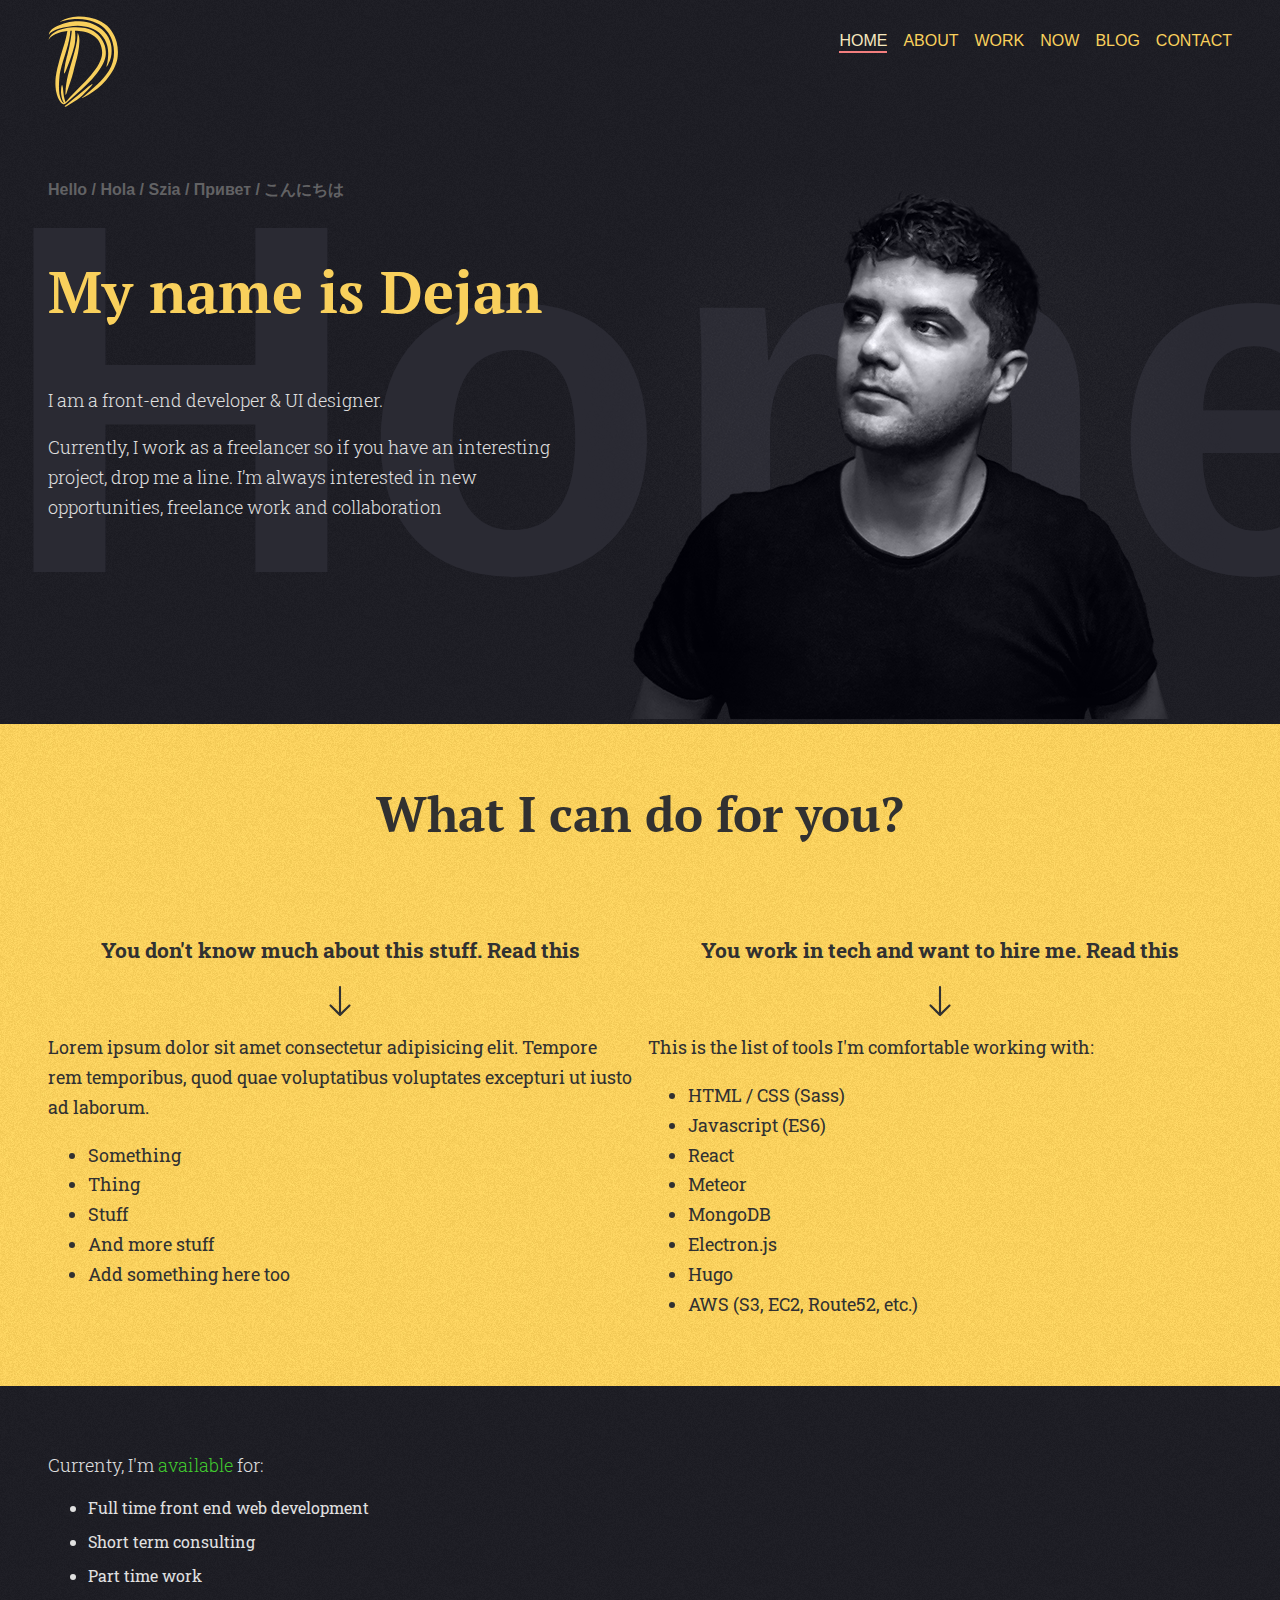
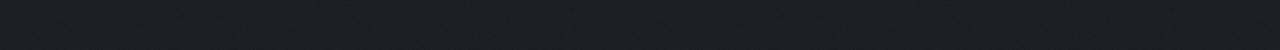
==== index.html @ fa85f124 "Add logo to other pages and fix some css" ====
<!DOCTYPE html>
<html>
  <head>
    <meta charset="utf-8" />
    <meta http-equiv="X-UA-Compatible" content="IE=edge" />
    <title>Personal portfolio</title>
    <meta name="viewport" content="width=device-width, initial-scale=1" />
    <link rel="stylesheet" type="text/css" media="screen" href="main.css" />
    <script src="main.js"></script>
  </head>
  <body>
    <!--[if lte IE 9]>
      <p class="browserupgrade">
        You are using an <strong>outdated</strong> browser. Please
        <a href="https://browsehappy.com/">upgrade your browser</a> to improve
        your experience and security.
      </p>
    <![endif]-->
    <div class="main-wrapper">
      <header>
        <a href="/" rel="home" class="logo">
          <img src="./images/D.svg" alt="logo">
        </a>
        <nav class="navigation">
          <ul>
            <li class="active-page"><a href="index.html">Home</a></li>
            <li><a href="about.html">About</a></li>
            <li><a href="work.html">Work</a></li>
            <li><a href="now.html">Now</a></li>
            <li><a href="blog.html">Blog</a></li>
            <li><a href="contact.html">Contact</a></li>
          </ul>
        </nav>
      </header>

      <main class="main">
        <div class="main-left">
          <h4 class="hi">Hello / Hola / Szia / Привет / こんにちは</h4>
          <h1
            class="hello link link--playground"
            data-letters="My name is Dejan."
          >
            My name is Dejan
          </h1>
          <p>I am a front-end developer & UI designer.</p>
          <p>
            Currently, I work as a freelancer so if you have an interesting
            project, drop me a line. I’m always interested in new opportunities,
            freelance work and collaboration
          </p>
        </div>
        <div class="main-right">
          <!--
            <p>
              Lorem ipsum dolor sit amet consectetur, adipisicing elit. Ad
              voluptas libero eius fugit nemo dolorum cupiditate vitae a assumenda
              quis, aliquam voluptates tempore dolorem molestias enim repellat
              dolore aut ex.
            </p>
          -->
          <img src="./images/Picture.png" alt="My picture" />
        </div>
        <span class="background-text">Home</span>
      </main>

      <div class="description">
        <h2>What I can do for you?</h2>
        <div class="layman">
          <h3>You don't know much about this stuff. Read this</h3>
          <svg
            class="down-arrow"
            xmlns="http://www.w3.org/2000/svg"
            viewBox="0 0 31.479 31.479"
          >
            <path
              d="M26.485 21.206a1.14 1.14 0 0 0 0-1.587c-.444-.429-1.159-.429-1.587 0l-8.047 8.047V1.111C16.851.492 16.359 0 15.74 0s-1.127.492-1.127 1.111v26.555l-8.031-8.047a1.14 1.14 0 0 0-1.587 0 1.14 1.14 0 0 0 0 1.587l9.952 9.952a1.14 1.14 0 0 0 1.587 0l9.951-9.952z"
              fill="#313131"
            />
          </svg>

          <p>
            Lorem ipsum dolor sit amet consectetur adipisicing elit. Tempore rem
            temporibus, quod quae voluptatibus voluptates excepturi ut iusto ad
            laborum.
          </p>
          <ul>
            <li>Something</li>
            <li>Thing</li>
            <li>Stuff</li>
            <li>And more stuff</li>
            <li>Add something here too</li>
          </ul>
        </div>
        <div class="pro">
          <h3>You work in tech and want to hire me. Read this</h3>
          <svg
            class="down-arrow"
            xmlns="http://www.w3.org/2000/svg"
            viewBox="0 0 31.479 31.479"
          >
            <path
              d="M26.485 21.206a1.14 1.14 0 0 0 0-1.587c-.444-.429-1.159-.429-1.587 0l-8.047 8.047V1.111C16.851.492 16.359 0 15.74 0s-1.127.492-1.127 1.111v26.555l-8.031-8.047a1.14 1.14 0 0 0-1.587 0 1.14 1.14 0 0 0 0 1.587l9.952 9.952a1.14 1.14 0 0 0 1.587 0l9.951-9.952z"
              fill="#313131"
            />
          </svg>

          <p>This is the list of tools I'm comfortable working with:</p>
          <ul>
            <li>HTML / CSS (Sass)</li>
            <li>Javascript (ES6)</li>
            <li>React</li>
            <li>Meteor</li>
            <li>MongoDB</li>
            <li>Electron.js</li>
            <li>Hugo</li>
            <li>AWS (S3, EC2, Route52, etc.)</li>
          </ul>
        </div>
      </div>
      <div class="availability">
        <p>
          Currenty, I'm <span>available</span> for:
          <span class="available">
            <div class="circle" style="animation-delay: -3.5s"></div>
            <div class="circle" style="animation-delay: -2s"></div>
            <div class="circle" style="animation-delay: -1s"></div>
            <div class="circle" style="animation-delay: 0s"></div>
          </span>
        </p>
        <ul>
          <li>Full time front end web development</li>
          <li>Short term consulting</li>
          <li>Part time work</li>
        </ul>
      </div>
    </div>
  </body>
</html>
---- main.css ----
/* #region */

/* ==========================================================================
    Fonts
    ========================================================================== */

/* @import url("https://fonts.googleapis.com/css?family=Source+Serif+Pro:400,700"); */
@import url("https://fonts.googleapis.com/css?family=Roboto+Slab|Source+Serif+Pro:400,700");

@import url("https://fonts.googleapis.com/css?family=PT+Serif:400,400i,700,700i");

/* ==========================================================================
   Base styles: opinionated defaults
   ========================================================================== */

html {
  line-height: 1.15; /* 1 */
  -webkit-text-size-adjust: 100%; /* 2 */
}

body {
  margin: 0;
}

main {
  display: block;
}

h1 {
  font-size: 2em;
  margin: 0.67em 0;
}

hr {
  box-sizing: content-box; /* 1 */
  height: 0; /* 1 */
  overflow: visible; /* 2 */
}

pre {
  font-family: monospace, monospace; /* 1 */
  font-size: 1em; /* 2 */
}

a {
  background-color: transparent;
}

abbr[title] {
  border-bottom: none; /* 1 */
  text-decoration: underline; /* 2 */
  text-decoration: underline dotted; /* 2 */
}

b,
strong {
  font-weight: bolder;
}

code,
kbd,
samp {
  font-family: monospace, monospace; /* 1 */
  font-size: 1em; /* 2 */
}

small {
  font-size: 80%;
}

sub,
sup {
  font-size: 75%;
  line-height: 0;
  position: relative;
  vertical-align: baseline;
}

sub {
  bottom: -0.25em;
}

sup {
  top: -0.5em;
}

img {
  border-style: none;
}

button,
input,
optgroup,
select,
textarea {
  font-family: inherit; /* 1 */
  font-size: 100%; /* 1 */
  line-height: 1.15; /* 1 */
  margin: 0; /* 2 */
}

button,
input {
  /* 1 */
  overflow: visible;
}

button,
select {
  /* 1 */
  text-transform: none;
}

button,
[type="button"],
[type="reset"],
[type="submit"] {
  -webkit-appearance: button;
}

button::-moz-focus-inner,
[type="button"]::-moz-focus-inner,
[type="reset"]::-moz-focus-inner,
[type="submit"]::-moz-focus-inner {
  border-style: none;
  padding: 0;
}

button:-moz-focusring,
[type="button"]:-moz-focusring,
[type="reset"]:-moz-focusring,
[type="submit"]:-moz-focusring {
  outline: 1px dotted ButtonText;
}

fieldset {
  padding: 0.35em 0.75em 0.625em;
}

legend {
  box-sizing: border-box; /* 1 */
  color: inherit; /* 2 */
  display: table; /* 1 */
  max-width: 100%; /* 1 */
  padding: 0; /* 3 */
  white-space: normal; /* 1 */
}

progress {
  vertical-align: baseline;
}

textarea {
  overflow: auto;
}

[type="checkbox"],
[type="radio"] {
  box-sizing: border-box; /* 1 */
  padding: 0; /* 2 */
}

[type="number"]::-webkit-inner-spin-button,
[type="number"]::-webkit-outer-spin-button {
  height: auto;
}

[type="search"] {
  -webkit-appearance: textfield; /* 1 */
  outline-offset: -2px; /* 2 */
}

[type="search"]::-webkit-search-decoration {
  -webkit-appearance: none;
}

::-webkit-file-upload-button {
  -webkit-appearance: button; /* 1 */
  font: inherit; /* 2 */
}

details {
  display: block;
}

summary {
  display: list-item;
}

template {
  display: none;
}

[hidden] {
  display: none;
}

/* ==========================================================================
   Browser Upgrade Prompt
   ========================================================================== */

.browserupgrade {
  margin: 0.2em 0;
  background: #ccc;
  color: #000;
  padding: 0.2em 0;
}
/* #endregion */

/* ==========================================================================
   Custom styles
   ========================================================================== */
/* Chrome/Firefox native smooth scroll */
html {
  scroll-behavior: smooth;
}

a:active,
a:focus {
  outline: 0;
  border: none;
  outline-style: none;
  -moz-outline-style: none;
}

p::-moz-selection {
  color: #fff;
  background-color: #ff4648;
}
p::selection {
  color: #fff;
  background-color: #ff4648;
}

body {
  text-rendering: optimizeLegibility;
  background-color: #1c1c23;
  background-image: url("/images/noisy-texture3.png");
  color: #e0e0e0;
}

h1 {
  color: #f9d05c;
  font-weight: 700;
  /* font-family: "Source Serif Pro", serif; */
  font-family: "PT Serif", serif;
}

p {
  font-family: "Roboto Slab", serif;
  font-size: 1.1rem;
  line-height: 1.7;
  font-weight: 300;
}

.main-wrapper {
  max-width: 1920px;
  display: grid;
  grid-template-columns: 1fr 1fr;
}
/* ==========================================================================
Home page
========================================================================== */

.hello {
  /* font-size: 3.2rem; */
  font-size: calc((5vh + 5.5vw) / 2) !important;
  /* background: linear-gradient(to right, #ff1b68 0%, #fe4c42 100%); */
  /* background-clip: text; */
  /* -webkit-background-clip: text; */
  /* -webkit-text-fill-color: transparent; */
}

header {
  display: grid;
  grid-column: 1 / -1;
  grid-template-columns: repeat(2, 1fr);
  grid-gap: 1rem;
  padding: 1rem 3rem 0 3rem;
}


nav {
  grid-auto-columns: 1fr;
}

nav .navigation {
  color: #f9d05c;
}
/* Large */
.navigation ul {
  list-style-type: none;
  display: flex;
  flex-flow: row wrap;
  /* This aligns items to the end line on main-axis */
  justify-content: flex-end;
}

.navigation ul li {
  padding-left: 1rem;
  font-family: -apple-system, BlinkMacSystemFont, "Segoe UI", Roboto, Helvetica,
    Arial, sans-serif, "Apple Color Emoji", "Segoe UI Emoji", "Segoe UI Symbol";
}

.navigation ul li a {
  color: #f9d05c;
  text-transform: uppercase;
  text-decoration: none;
}

nav.navigation ul li.active-page a {
  color: #f7e8bf;
  padding-bottom: 0.1em;
  border-bottom: 2px solid rgb(243, 126, 126);
}
.main,
.description {
  display: grid;
  grid-column: 1 / -1;
  grid-template-columns: repeat(2, 1fr);
  grid-gap: 1rem;
  padding: 3rem 3rem 0 3rem;
}

.description {
  background-color: #f9d05c;
  background-image: url("./images/yellow-noise.jpg");
  color: rgb(49, 49, 49);
  font-family: "Roboto Slab", serif;
  font-size: 1.1rem;
  line-height: 1.7;
  /* transform: skewY(-4deg); */
  transform-origin: 0;
  overflow: hidden;
  padding: 3rem;
  /* clip-path: polygon(0 10%, 100% 0, 100% 100%, 0% 100%); */
  /* clip-path: polygon(0 0, 100% 0, 100% 100%, 0 calc(100% - 5vw));
  -webkit-clip-path: polygon(0 14%, 100% 0, 100% 89%, 0% 100%);
  clip-path: polygon(0 14%, 100% 0, 100% 89%, 0% 100%); */
}

.description h2 {
  color: rgb(49, 49, 49);
  font-family: "PT Serif", serif;
  font-size: 2.8em;
  font-weight: 700;
  grid-column: 1 / -1;
  justify-self: center;
  margin-top: 0;
  /* transform: skewY(4deg); */
}

.description p {
  color: rgb(49, 49, 49);
  font-family: "Roboto Slab", serif;
  font-size: 1.1rem;
  line-height: 1.7;
  font-weight: normal;
  /* transform: skewY(4deg); */
}

.description h3 {
  display: flex;
  justify-content: center;
  margin-bottom: 0;
}

.hi {
  font-family: -apple-system, BlinkMacSystemFont, "Segoe UI", Roboto, Helvetica,
    Arial, sans-serif, "Apple Color Emoji", "Segoe UI Emoji", "Segoe UI Symbol";
  color: #626264;
}

.down-arrow {
  display: block;
  width: 30px;
  margin: 1em auto;
  color: #706901;
}

.background-text {
  font-family: -apple-system, BlinkMacSystemFont, "Segoe UI", Roboto, Helvetica,
    Arial, sans-serif, "Apple Color Emoji", "Segoe UI Emoji", "Segoe UI Symbol";
  font-size: 500px;
  font-weight: 700;
  color: #2a2a33;
  position: absolute;
  top: 0;
  left: 0;
  z-index: -1;
}

main.main {
  overflow: hidden;
  position: relative;
  min-height: 50vh;
  /* position: relative; */
  /* put this after you add content in pages to avoid horizontal scroll */
}

.availability {
  grid-column: -1 / 1;
  padding: 3rem;
}

.availability span {
  color: rgb(65, 202, 47);
  font-family: "Roboto Slab", serif;
}

.availability ul li {
  font-family: "Roboto Slab", serif;
  margin-bottom: 1em;
}

.circle {
  margin-left: 30rem;
  margin-top: 2rem;
  border-radius: 50%;
  background-color: rgb(85, 235, 93);
  width: 15px;
  height: 15px;
  position: absolute;
  opacity: 0;
  animation: scaleIn 3.5s infinite cubic-bezier(0.36, 0.11, 0.89, 0.32);
}

main.main h1 {
  font-size: 3.2rem;
}

.h1__page {
  grid-column: -1 / 1;
  margin-bottom: 2em;
}

/* ==========================================================================
   Contact page
   ========================================================================== */

label {
  display: block;
}

.input {
  position: relative;
  z-index: 1;
  display: inline-block;
  margin: 1em;
  max-width: 500px;
  width: calc(100% - 2em);
  vertical-align: top;
}

.input__field {
  position: relative;
  display: block;
  float: right;
  padding: 0.8em;
  width: 60%;
  border: none;
  border-radius: 0;
  background: #f0f0f0;
  color: #aaa;
  /* font-weight: bold; */
  font-family: "Helvetica Neue", Helvetica, Arial, sans-serif;
  -webkit-appearance: none; /* for box shadows to show on iOS */
}

.input__field:focus {
  outline: none;
}

.input__label {
  display: inline-block;
  /* float: right; */
  padding: 0 1em;
  width: 40%;
  color: #6a7989;
  font-weight: bold;
  font-size: 70.25%;
  font-size: 90%;
  -webkit-font-smoothing: antialiased;
  -moz-osx-font-smoothing: grayscale;
  -webkit-touch-callout: none;
  -webkit-user-select: none;
  -khtml-user-select: none;
  -moz-user-select: none;
  -ms-user-select: none;
  user-select: none;
}

.input__label-content {
  position: relative;
  display: block;
  padding: 1.6em 0;
  width: 100%;
}

.graphic {
  position: absolute;
  top: 0;
  left: 0;
  fill: none;
}

.icon {
  color: #ddd;
  font-size: 150%;
}

.input--nao {
  overflow: hidden;
  padding-top: 1em;
}

.input__field--nao {
  padding: 0.5em 0em 0.25em;
  width: 100%;
  background: transparent;
  color: #9da8b2;
  color: rgb(249, 208, 92);
  font-size: 1em;
}

.input__label--nao {
  position: absolute;
  top: 0.95em;
  font-size: 0.85em;
  left: 0;
  display: block;
  width: 100%;
  text-align: left;
  padding: 0em;
  pointer-events: none;
  -webkit-transform-origin: 0 0;
  transform-origin: 0 0;
  -webkit-transition: -webkit-transform 0.3s 0.1s, color 1s;
  transition: transform 0.3s 0.1s, color 1s;
  -webkit-transition-timing-function: cubic-bezier(0, 0.25, 0.5, 1);
  transition-timing-function: cubic-bezier(0, 0.25, 0.5, 1);
}

.graphic--nao {
  stroke: #92989e;
  pointer-events: none;
  -webkit-transition: -webkit-transform 0.7s, stroke 0.7s;
  transition: transform 0.7s, stroke 0.7s;
  -webkit-transition-timing-function: cubic-bezier(0, 0.25, 0.5, 1);
  transition-timing-function: cubic-bezier(0, 0.25, 0.5, 1);
}

.input__field--nao:focus + .input__label--nao,
.input--filled .input__label--nao {
  color: #333;
  -webkit-transform: translate3d(0, -1.25em, 0) scale3d(0.75, 0.75, 1);
  transform: translate3d(0, -1.25em, 0) scale3d(0.75, 0.75, 1);
}

.input__field--nao:focus ~ .graphic--nao,
.input--filled .graphic--nao {
  stroke: #333;
  -webkit-transform: translate3d(-66.6%, 0, 0);
  transform: translate3d(-66.6%, 0, 0);
}
/* ==========================================================================
       Animation  
       ========================================================================== */
@keyframes scaleIn {
  from {
    transform: scale(0.5, 0.5);
    opacity: 0.5;
  }
  to {
    transform: scale(2.5, 2.5);
    opacity: 0;
  }
}

@-webkit-keyframes active {
  0% {
    -webkit-transform: scale(0.1);
    opacity: 1;
  }
  70% {
    -webkit-transform: scale(1.5);
    opacity: 0;
  }
  100% {
    opacity: 0;
  }
}

@keyframes active {
  0% {
    transform: scale(0.1);
    opacity: 1;
  }
  70% {
    transform: scale(1.5);
    opacity: 0;
  }
  100% {
    opacity: 0;
  }
}

/* ==========================================================================
   Media Queries for Responsive Design.
   ========================================================================== */

/* Small screens */
@media all and (max-width: 500px) {
  .navigation ul {
    /* On small screens, we are no longer using row direction but column */
    flex-direction: column;
  }

  nav {
    grid-auto-columns: 1fr;
    padding: 0;
  }

  .main {
    grid-template-columns: repeat(1, 1fr);
    padding: 1rem;
  }

  h1 {
    font-size: 2.5rem !important;
  }

  p {
    font-size: 1rem;
  }
}

/* Medium screens */
@media all and (max-width: 800px) {
  .navigation ul {
    /* When on medium sized screens, we center it by evenly distributing empty space around items */
    justify-content: space-around;
  }
}

/* Playground */

.link {
  outline: none;
  text-decoration: none;
  position: relative;
  display: inline-block;
}

.link--playground {
  font-weight: 900;
  overflow: hidden;
}

.link--playground::after {
  content: "";
  position: absolute;
  height: 5px;
  width: 100%;
  top: 50%;
  margin-top: -8px;
  right: 0;
  background: #f9f9f9;
  transform: translate3d(-100%, 0, 0);
  transition: transform 0.4s;
  transition-timing-function: cubic-bezier(0.7, 0, 0.3, 1);
}

.link--playground:hover::after {
  transform: translate3d(100%, 0, 0);
}

.link--playground::before {
  content: attr(data-letters);
  position: absolute;
  z-index: 2;
  overflow: hidden;
  color: #edf05a;
  white-space: nowrap;
  width: 0%;
  transition: width 0.4s 0.3s;
}

.link--playground:hover::before {
  width: 100%;
}
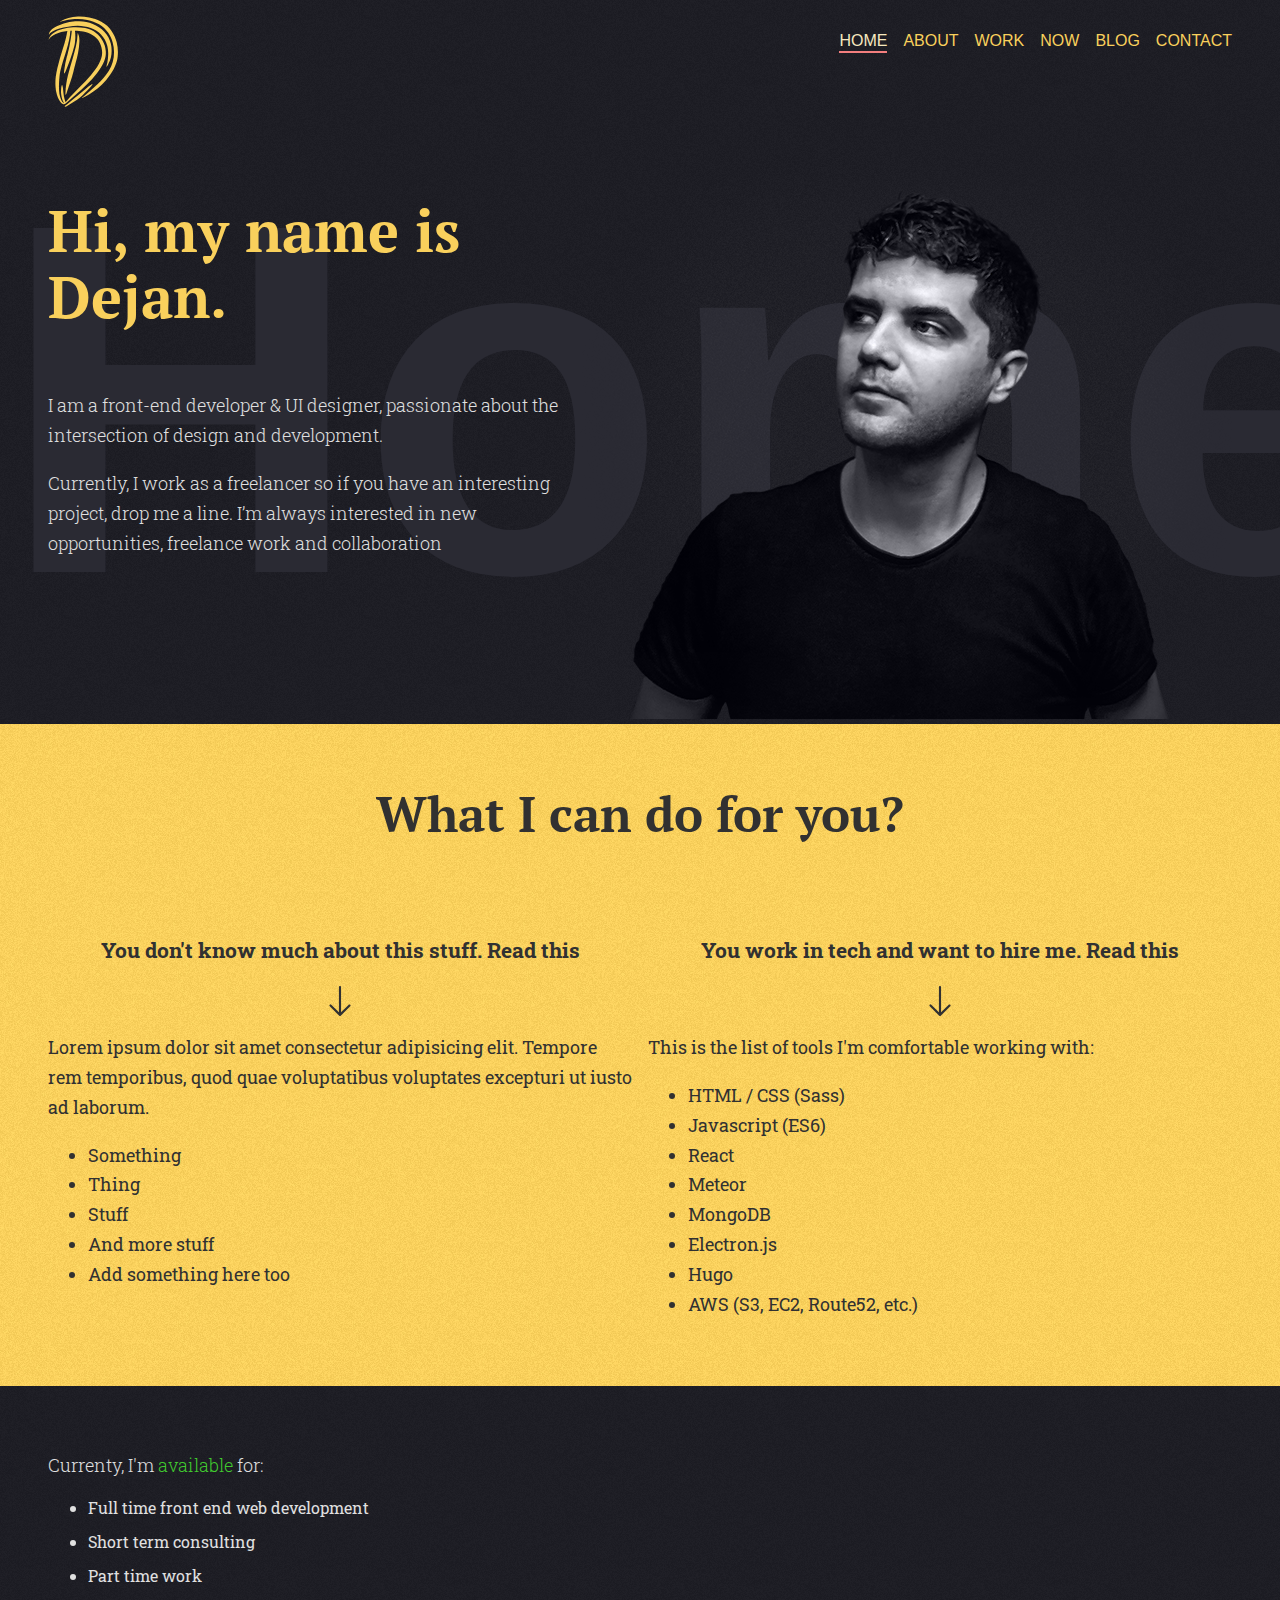
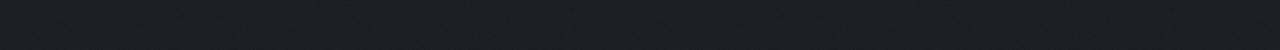
==== commit 0f603202: "Add theme colour for Chrome" ====
--- a/index.html
+++ b/index.html
@@ -5,6 +5,7 @@
     <meta http-equiv="X-UA-Compatible" content="IE=edge" />
     <title>Personal portfolio</title>
     <meta name="viewport" content="width=device-width, initial-scale=1" />
+    <meta name="theme-color" content="#1c1c23">
     <link rel="stylesheet" type="text/css" media="screen" href="main.css" />
     <script src="main.js"></script>
   </head>
@@ -19,7 +20,7 @@
     <div class="main-wrapper">
       <header>
         <a href="/" rel="home" class="logo">
-          <img src="./images/D.svg" alt="logo">
+          <img src="./images/D.svg" alt="logo" />
         </a>
         <nav class="navigation">
           <ul>
@@ -35,14 +36,17 @@
 
       <main class="main">
         <div class="main-left">
-          <h4 class="hi">Hello / Hola / Szia / Привет / こんにちは</h4>
+          <!-- <h4 class="hi">Hello / Hola / Szia / Привет / こんにちは</h4> -->
           <h1
             class="hello link link--playground"
-            data-letters="My name is Dejan."
+            data-letters="Hi, my name is Dejan."
           >
-            My name is Dejan
+            Hi, my name is Dejan.
           </h1>
-          <p>I am a front-end developer & UI designer.</p>
+          <p>
+            I am a front-end developer & UI designer, passionate about the
+            intersection of design and development.
+          </p>
           <p>
             Currently, I work as a freelancer so if you have an interesting
             project, drop me a line. I’m always interested in new opportunities,
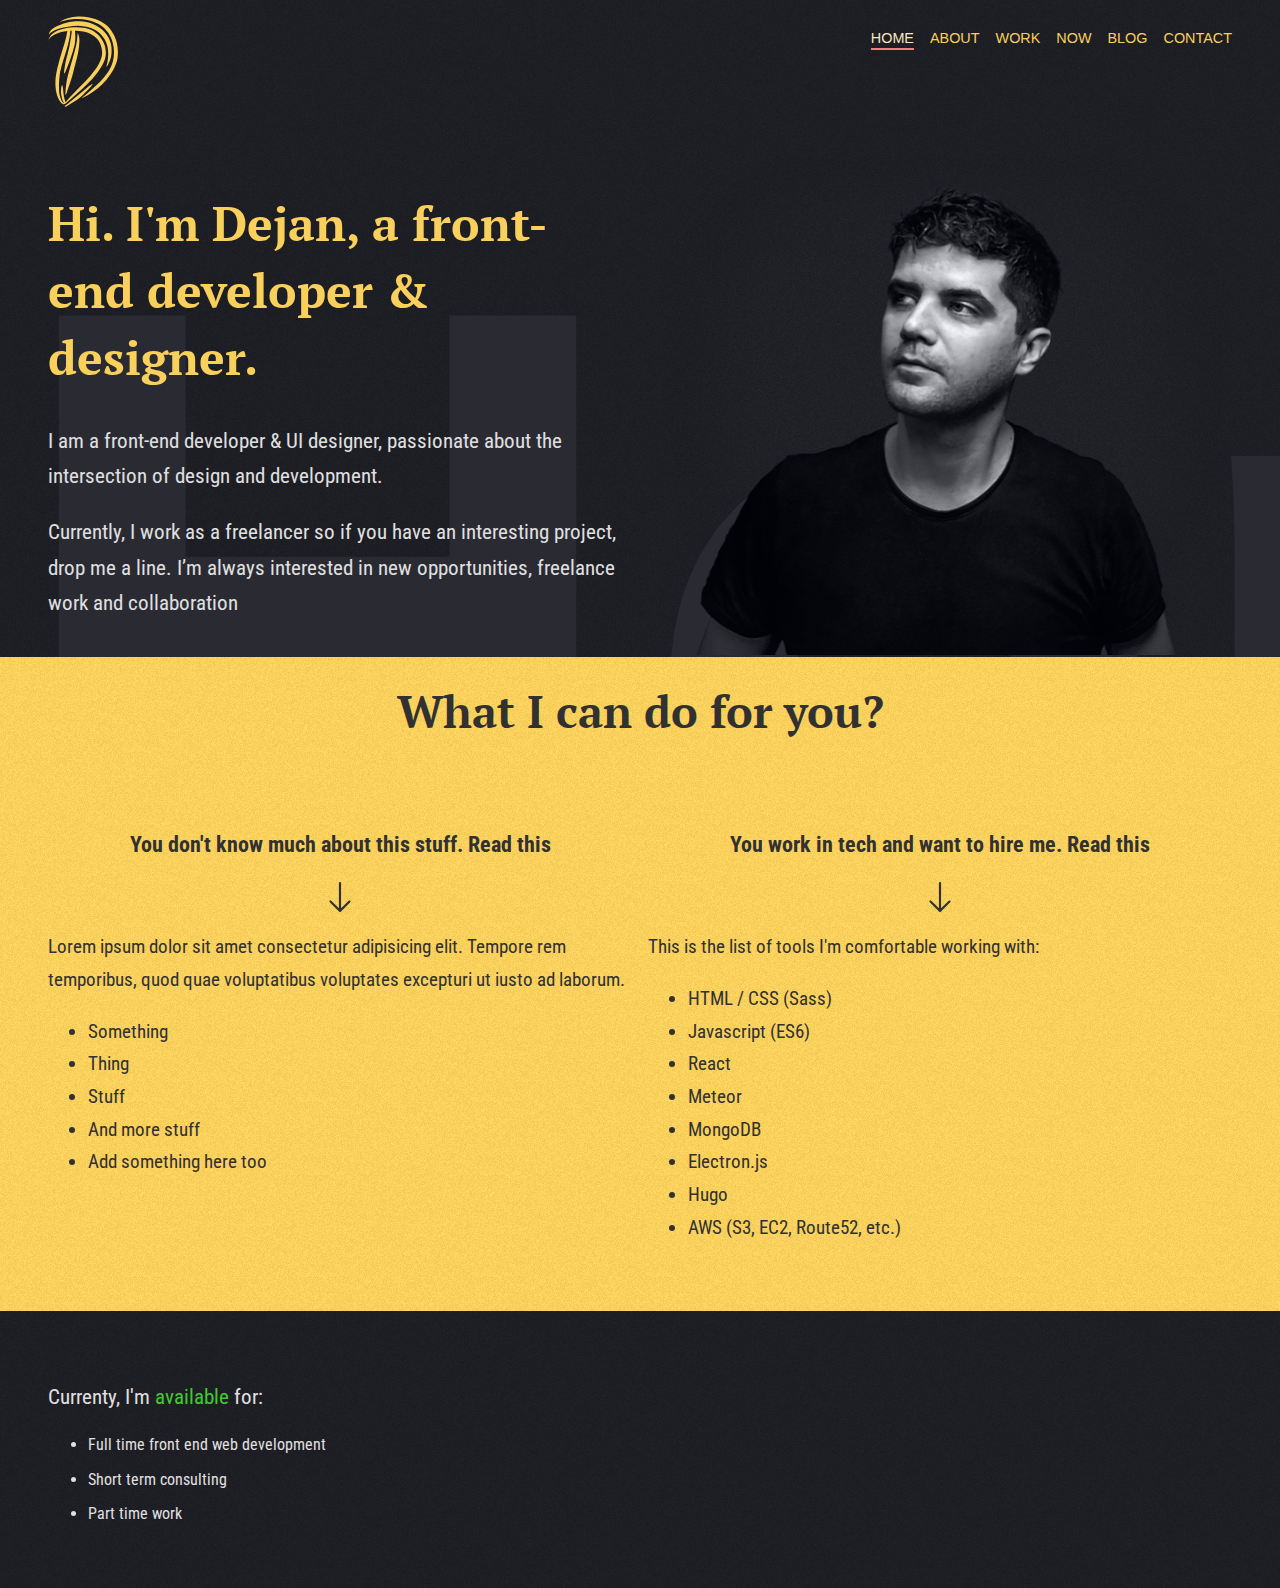
==== commit 14465163: "Add Roboto Condensed and change font smoothing" ====
--- a/index.html
+++ b/index.html
@@ -41,7 +41,9 @@
             class="hello link link--playground"
             data-letters="Hi, my name is Dejan."
           >
-            Hi, my name is Dejan.
+            <!-- Hi, my name is Dejan. -->
+            Hi. I'm Dejan, a front-end developer
+& designer.
           </h1>
           <p>
             I am a front-end developer & UI designer, passionate about the
--- a/main.css
+++ b/main.css
@@ -8,6 +8,8 @@
 @import url("https://fonts.googleapis.com/css?family=Roboto+Slab|Source+Serif+Pro:400,700");
 
 @import url("https://fonts.googleapis.com/css?family=PT+Serif:400,400i,700,700i");
+
+@import url("https://fonts.googleapis.com/css?family=Roboto+Condensed:300,400");
 
 /* ==========================================================================
    Base styles: opinionated defaults
@@ -237,6 +239,7 @@
   background-color: #1c1c23;
   background-image: url("/images/noisy-texture3.png");
   color: #e0e0e0;
+  font-size: 62.5%;
 }
 
 h1 {
@@ -247,10 +250,18 @@
 }
 
 p {
-  font-family: "Roboto Slab", serif;
-  font-size: 1.1rem;
+  /* font-family: "Roboto Slab", serif; */
+
+  /* font-family: 'Roboto Mono', monospace; */
+
+  /* font-family: 'Ubuntu Mono', monospace; */
+
+  font-family: "Roboto Condensed", sans-serif;
+  font-size: 1.3rem;
   line-height: 1.7;
-  font-weight: 300;
+  font-weight: 400;
+  -webkit-font-smoothing: antialiased;
+  -moz-osx-font-smoothing: grayscale;
 }
 
 .main-wrapper {
@@ -264,7 +275,8 @@
 
 .hello {
   /* font-size: 3.2rem; */
-  font-size: calc((5vh + 5.5vw) / 2) !important;
+  font-size: calc((5vh + 4vw) / 2) !important;
+  line-height: 1.4;
   /* background: linear-gradient(to right, #ff1b68 0%, #fe4c42 100%); */
   /* background-clip: text; */
   /* -webkit-background-clip: text; */
@@ -279,9 +291,9 @@
   padding: 1rem 3rem 0 3rem;
 }
 
-
 nav {
   grid-auto-columns: 1fr;
+  font-size: 0.9rem;
 }
 
 nav .navigation {
@@ -313,6 +325,11 @@
   padding-bottom: 0.1em;
   border-bottom: 2px solid rgb(243, 126, 126);
 }
+
+.main-right img {
+  width: 100%;
+}
+
 .main,
 .description {
   display: grid;
@@ -326,13 +343,16 @@
   background-color: #f9d05c;
   background-image: url("./images/yellow-noise.jpg");
   color: rgb(49, 49, 49);
-  font-family: "Roboto Slab", serif;
-  font-size: 1.1rem;
+  /* font-family: "Roboto Slab", serif; */
+
+  font-family: "Roboto Condensed", sans-serif;
+
+  font-size: 1.2rem;
   line-height: 1.7;
   /* transform: skewY(-4deg); */
   transform-origin: 0;
   overflow: hidden;
-  padding: 3rem;
+  padding: 1rem 3rem 3rem 3rem;
   /* clip-path: polygon(0 10%, 100% 0, 100% 100%, 0% 100%); */
   /* clip-path: polygon(0 0, 100% 0, 100% 100%, 0 calc(100% - 5vw));
   -webkit-clip-path: polygon(0 14%, 100% 0, 100% 89%, 0% 100%);
@@ -342,7 +362,7 @@
 .description h2 {
   color: rgb(49, 49, 49);
   font-family: "PT Serif", serif;
-  font-size: 2.8em;
+  font-size: 2.8rem;
   font-weight: 700;
   grid-column: 1 / -1;
   justify-self: center;
@@ -352,8 +372,9 @@
 
 .description p {
   color: rgb(49, 49, 49);
-  font-family: "Roboto Slab", serif;
-  font-size: 1.1rem;
+  /* font-family: "Roboto Slab", serif; */
+  font-family: "Roboto Condensed", sans-serif;
+  font-size: 1.2rem;
   line-height: 1.7;
   font-weight: normal;
   /* transform: skewY(4deg); */
@@ -381,7 +402,7 @@
 .background-text {
   font-family: -apple-system, BlinkMacSystemFont, "Segoe UI", Roboto, Helvetica,
     Arial, sans-serif, "Apple Color Emoji", "Segoe UI Emoji", "Segoe UI Symbol";
-  font-size: 500px;
+  font-size: 55rem;
   font-weight: 700;
   color: #2a2a33;
   position: absolute;
@@ -401,15 +422,16 @@
 .availability {
   grid-column: -1 / 1;
   padding: 3rem;
+  font-size: 1rem;
 }
 
 .availability span {
   color: rgb(65, 202, 47);
-  font-family: "Roboto Slab", serif;
+  font-family: "Roboto Condensed", sans-serif;
 }
 
 .availability ul li {
-  font-family: "Roboto Slab", serif;
+  font-family: "Roboto Condensed", sans-serif;
   margin-bottom: 1em;
 }
 
@@ -432,6 +454,29 @@
 .h1__page {
   grid-column: -1 / 1;
   margin-bottom: 2em;
+  font-size: 3rem;
+}
+
+/* ==========================================================================
+   Now page
+   ========================================================================== */
+/* main.now-page {
+  display: grid;
+  grid-column: 1 / -1;
+  position: absolute;
+  overflow: hidden;
+  min-height: 50vh;
+  padding: 3rem 3rem 0 3rem;
+} */
+
+.now-main {
+  display: grid;
+  grid-column: 1 / -1;
+}
+
+.now-main p span {
+  font-family: serif;
+  font-style: italic;
 }
 
 /* ==========================================================================
@@ -479,7 +524,6 @@
   color: #6a7989;
   font-weight: bold;
   font-size: 70.25%;
-  font-size: 90%;
   -webkit-font-smoothing: antialiased;
   -moz-osx-font-smoothing: grayscale;
   -webkit-touch-callout: none;
@@ -520,7 +564,7 @@
   background: transparent;
   color: #9da8b2;
   color: rgb(249, 208, 92);
-  font-size: 1em;
+  font-size: 1rem;
 }
 
 .input__label--nao {
@@ -644,48 +688,3 @@
 }
 
 /* Playground */
-
-.link {
-  outline: none;
-  text-decoration: none;
-  position: relative;
-  display: inline-block;
-}
-
-.link--playground {
-  font-weight: 900;
-  overflow: hidden;
-}
-
-.link--playground::after {
-  content: "";
-  position: absolute;
-  height: 5px;
-  width: 100%;
-  top: 50%;
-  margin-top: -8px;
-  right: 0;
-  background: #f9f9f9;
-  transform: translate3d(-100%, 0, 0);
-  transition: transform 0.4s;
-  transition-timing-function: cubic-bezier(0.7, 0, 0.3, 1);
-}
-
-.link--playground:hover::after {
-  transform: translate3d(100%, 0, 0);
-}
-
-.link--playground::before {
-  content: attr(data-letters);
-  position: absolute;
-  z-index: 2;
-  overflow: hidden;
-  color: #edf05a;
-  white-space: nowrap;
-  width: 0%;
-  transition: width 0.4s 0.3s;
-}
-
-.link--playground:hover::before {
-  width: 100%;
-}
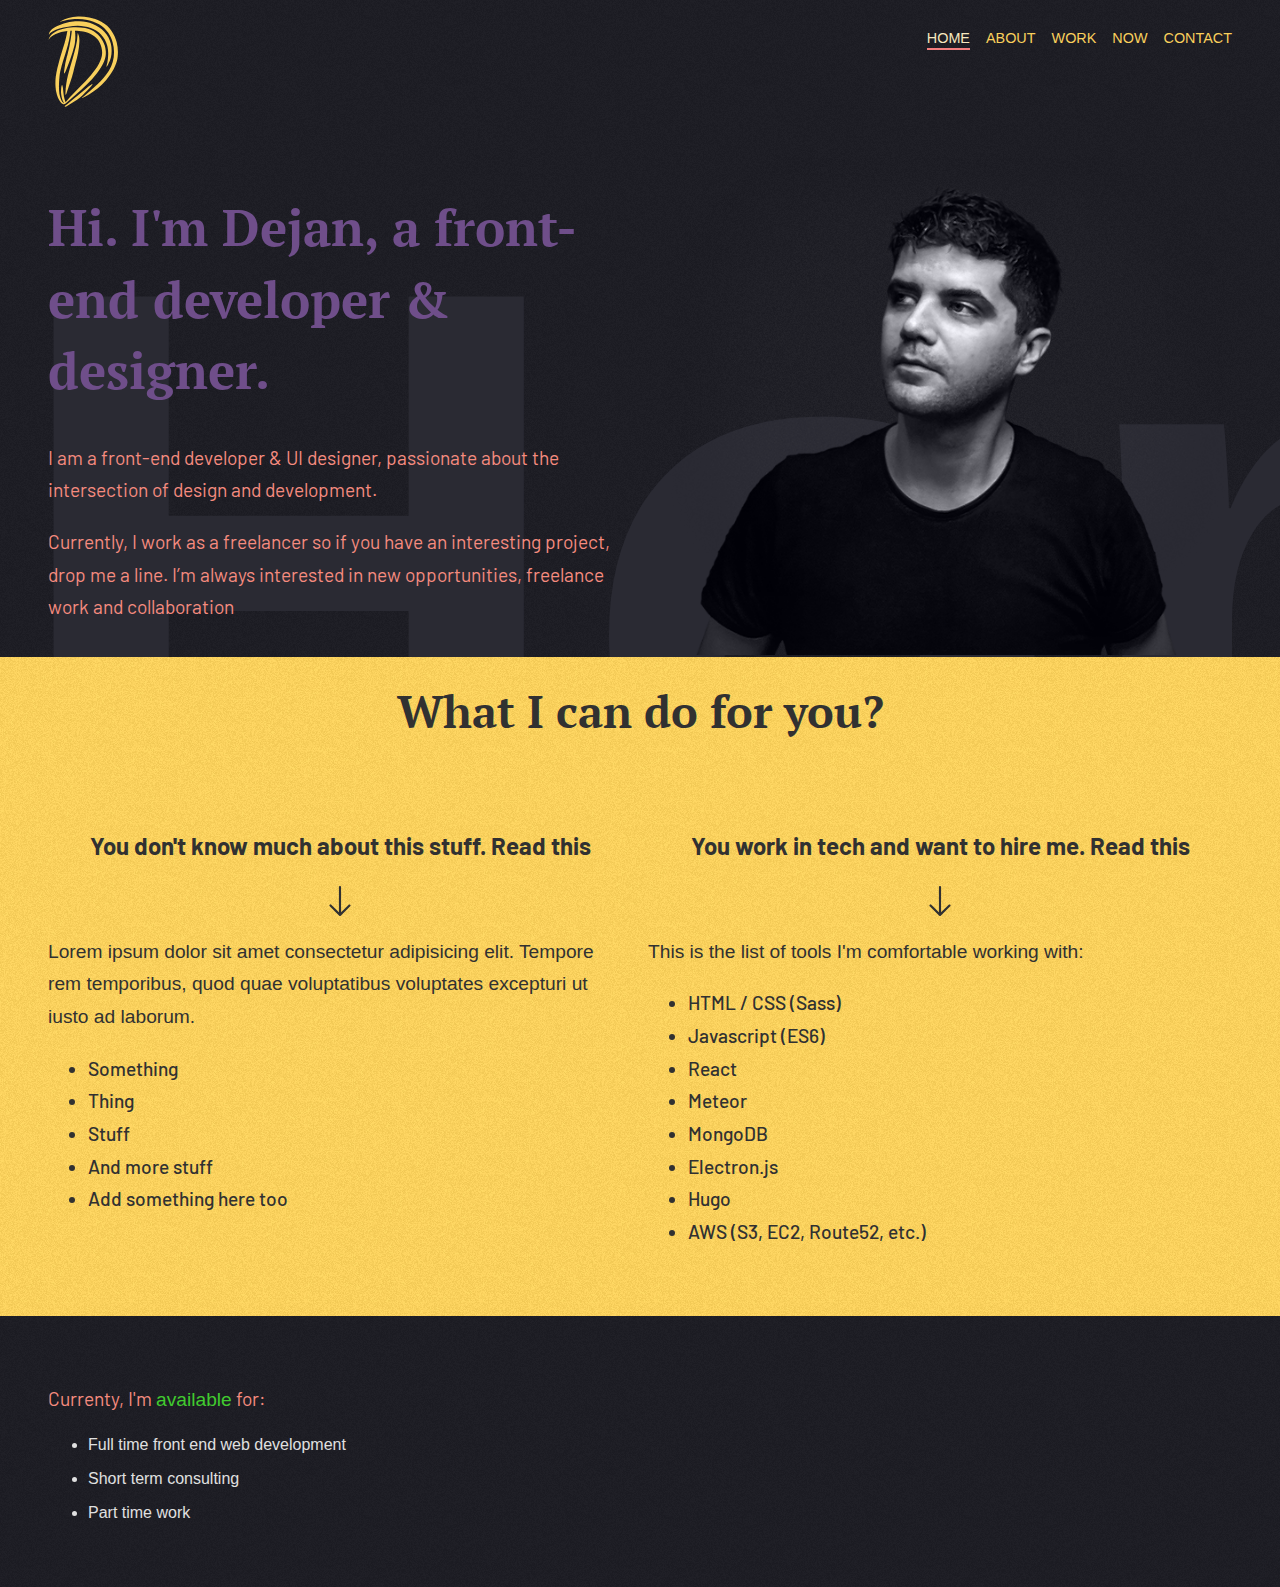
==== commit 0a5034af: "Change body text to Barlow and comment out blog links" ====
--- a/index.html
+++ b/index.html
@@ -28,7 +28,7 @@
             <li><a href="about.html">About</a></li>
             <li><a href="work.html">Work</a></li>
             <li><a href="now.html">Now</a></li>
-            <li><a href="blog.html">Blog</a></li>
+            <!-- <li><a href="blog.html">Blog</a></li> -->
             <li><a href="contact.html">Contact</a></li>
           </ul>
         </nav>
--- a/main.css
+++ b/main.css
@@ -4,12 +4,9 @@
     Fonts
     ========================================================================== */
 
-/* @import url("https://fonts.googleapis.com/css?family=Source+Serif+Pro:400,700"); */
-@import url("https://fonts.googleapis.com/css?family=Roboto+Slab|Source+Serif+Pro:400,700");
-
 @import url("https://fonts.googleapis.com/css?family=PT+Serif:400,400i,700,700i");
 
-@import url("https://fonts.googleapis.com/css?family=Roboto+Condensed:300,400");
+@import url("https://fonts.googleapis.com/css?family=Barlow:400,500,600,700,900");
 
 /* ==========================================================================
    Base styles: opinionated defaults
@@ -244,24 +241,29 @@
 
 h1 {
   color: #f9d05c;
+  color: #6f4e8a;
   font-weight: 700;
   /* font-family: "Source Serif Pro", serif; */
   font-family: "PT Serif", serif;
 }
 
 p {
-  /* font-family: "Roboto Slab", serif; */
-
   /* font-family: 'Roboto Mono', monospace; */
 
   /* font-family: 'Ubuntu Mono', monospace; */
 
-  font-family: "Roboto Condensed", sans-serif;
-  font-size: 1.3rem;
+  /* font-family: -apple-system, BlinkMacSystemFont, "Segoe UI", Roboto, Helvetica,
+    Arial, sans-serif, "Apple Color Emoji", "Segoe UI Emoji", "Segoe UI Symbol"; */
+  font-family: "Inconsolata", monospace;
+  font-family: "Barlow", monospace;
+
+  font-size: 1.2rem;
   line-height: 1.7;
   font-weight: 400;
-  -webkit-font-smoothing: antialiased;
-  -moz-osx-font-smoothing: grayscale;
+  color: rgb(245, 139, 127);
+  /* color: rgb(221, 221, 221); */
+  /* -webkit-font-smoothing: antialiased;
+  -moz-osx-font-smoothing: grayscale; */
 }
 
 .main-wrapper {
@@ -269,13 +271,32 @@
   display: grid;
   grid-template-columns: 1fr 1fr;
 }
+
+h1 {
+  font-size: 3rem;
+}
+h2 {
+  font-size: 2.25rem;
+}
+h3 {
+  font-size: 1.5rem;
+}
+h4 {
+  font-size: 1.25rem;
+}
+h5 {
+  font-size: 1rem;
+}
+h6 {
+  font-size: 0.875rem;
+}
 /* ==========================================================================
 Home page
 ========================================================================== */
 
 .hello {
   /* font-size: 3.2rem; */
-  font-size: calc((5vh + 4vw) / 2) !important;
+  font-size: calc((5vh + 4.5vw) / 2) !important;
   line-height: 1.4;
   /* background: linear-gradient(to right, #ff1b68 0%, #fe4c42 100%); */
   /* background-clip: text; */
@@ -343,10 +364,8 @@
   background-color: #f9d05c;
   background-image: url("./images/yellow-noise.jpg");
   color: rgb(49, 49, 49);
-  /* font-family: "Roboto Slab", serif; */
-
-  font-family: "Roboto Condensed", sans-serif;
-
+  font-family: "Barlow", monospace;
+  font-weight: 500;
   font-size: 1.2rem;
   line-height: 1.7;
   /* transform: skewY(-4deg); */
@@ -402,7 +421,7 @@
 .background-text {
   font-family: -apple-system, BlinkMacSystemFont, "Segoe UI", Roboto, Helvetica,
     Arial, sans-serif, "Apple Color Emoji", "Segoe UI Emoji", "Segoe UI Symbol";
-  font-size: 55rem;
+  font-size: 50rem;
   font-weight: 700;
   color: #2a2a33;
   position: absolute;
@@ -475,8 +494,10 @@
 }
 
 .now-main p span {
-  font-family: serif;
+  font-family: "PT Serif", serif;
   font-style: italic;
+  font-weight: 700;
+  font-size: 1.1rem;
 }
 
 /* ==========================================================================
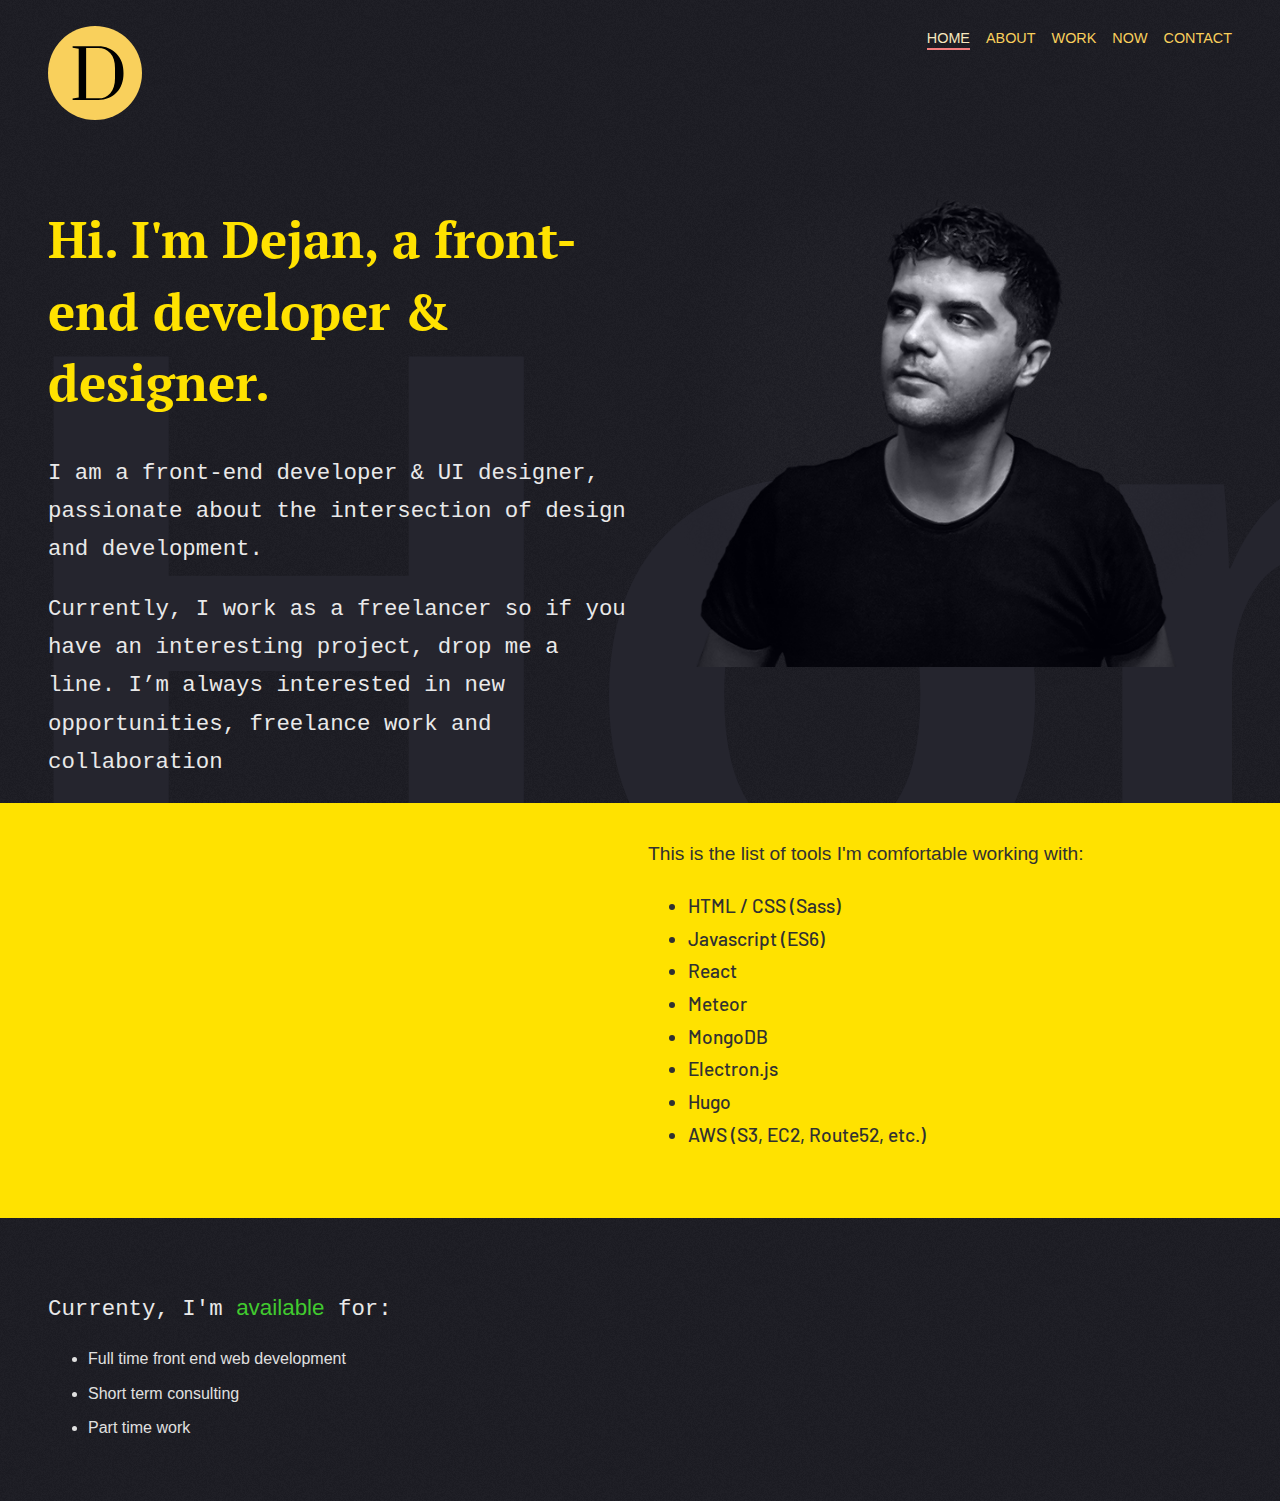
==== commit 690b1869: "Add logo, change yellow colour and max height" ====
--- a/index.html
+++ b/index.html
@@ -5,7 +5,7 @@
     <meta http-equiv="X-UA-Compatible" content="IE=edge" />
     <title>Personal portfolio</title>
     <meta name="viewport" content="width=device-width, initial-scale=1" />
-    <meta name="theme-color" content="#1c1c23">
+    <meta name="theme-color" content="#1c1c23" />
     <link rel="stylesheet" type="text/css" media="screen" href="main.css" />
     <script src="main.js"></script>
   </head>
@@ -42,8 +42,7 @@
             data-letters="Hi, my name is Dejan."
           >
             <!-- Hi, my name is Dejan. -->
-            Hi. I'm Dejan, a front-end developer
-& designer.
+            Hi. I'm Dejan, a front-end developer & designer.
           </h1>
           <p>
             I am a front-end developer & UI designer, passionate about the
@@ -70,46 +69,9 @@
       </main>
 
       <div class="description">
-        <h2>What I can do for you?</h2>
-        <div class="layman">
-          <h3>You don't know much about this stuff. Read this</h3>
-          <svg
-            class="down-arrow"
-            xmlns="http://www.w3.org/2000/svg"
-            viewBox="0 0 31.479 31.479"
-          >
-            <path
-              d="M26.485 21.206a1.14 1.14 0 0 0 0-1.587c-.444-.429-1.159-.429-1.587 0l-8.047 8.047V1.111C16.851.492 16.359 0 15.74 0s-1.127.492-1.127 1.111v26.555l-8.031-8.047a1.14 1.14 0 0 0-1.587 0 1.14 1.14 0 0 0 0 1.587l9.952 9.952a1.14 1.14 0 0 0 1.587 0l9.951-9.952z"
-              fill="#313131"
-            />
-          </svg>
-
-          <p>
-            Lorem ipsum dolor sit amet consectetur adipisicing elit. Tempore rem
-            temporibus, quod quae voluptatibus voluptates excepturi ut iusto ad
-            laborum.
-          </p>
-          <ul>
-            <li>Something</li>
-            <li>Thing</li>
-            <li>Stuff</li>
-            <li>And more stuff</li>
-            <li>Add something here too</li>
-          </ul>
-        </div>
+        <!-- <h2>What I can do for you?</h2> -->
+        <div class="layman"></div>
         <div class="pro">
-          <h3>You work in tech and want to hire me. Read this</h3>
-          <svg
-            class="down-arrow"
-            xmlns="http://www.w3.org/2000/svg"
-            viewBox="0 0 31.479 31.479"
-          >
-            <path
-              d="M26.485 21.206a1.14 1.14 0 0 0 0-1.587c-.444-.429-1.159-.429-1.587 0l-8.047 8.047V1.111C16.851.492 16.359 0 15.74 0s-1.127.492-1.127 1.111v26.555l-8.031-8.047a1.14 1.14 0 0 0-1.587 0 1.14 1.14 0 0 0 0 1.587l9.952 9.952a1.14 1.14 0 0 0 1.587 0l9.951-9.952z"
-              fill="#313131"
-            />
-          </svg>
-
           <p>This is the list of tools I'm comfortable working with:</p>
           <ul>
             <li>HTML / CSS (Sass)</li>
--- a/main.css
+++ b/main.css
@@ -241,7 +241,7 @@
 
 h1 {
   color: #f9d05c;
-  color: #6f4e8a;
+  color: #ffe200;
   font-weight: 700;
   /* font-family: "Source Serif Pro", serif; */
   font-family: "PT Serif", serif;
@@ -255,12 +255,12 @@
   /* font-family: -apple-system, BlinkMacSystemFont, "Segoe UI", Roboto, Helvetica,
     Arial, sans-serif, "Apple Color Emoji", "Segoe UI Emoji", "Segoe UI Symbol"; */
   font-family: "Inconsolata", monospace;
-  font-family: "Barlow", monospace;
-
-  font-size: 1.2rem;
+  /* font-family: "Barlow", monospace; */
+
+  font-size: 1.4rem;
   line-height: 1.7;
   font-weight: 400;
-  color: rgb(245, 139, 127);
+  color: rgb(233, 233, 233);
   /* color: rgb(221, 221, 221); */
   /* -webkit-font-smoothing: antialiased;
   -moz-osx-font-smoothing: grayscale; */
@@ -357,12 +357,13 @@
   grid-column: 1 / -1;
   grid-template-columns: repeat(2, 1fr);
   grid-gap: 1rem;
-  padding: 3rem 3rem 0 3rem;
+  padding: 0 3rem 0 3rem;
 }
 
 .description {
   background-color: #f9d05c;
-  background-image: url("./images/yellow-noise.jpg");
+  background-color: #ffe200;
+  /* background-image: url("./images/yellow-noise.jpg"); */
   color: rgb(49, 49, 49);
   font-family: "Barlow", monospace;
   font-weight: 500;
@@ -411,29 +412,24 @@
   color: #626264;
 }
 
-.down-arrow {
-  display: block;
-  width: 30px;
-  margin: 1em auto;
-  color: #706901;
-}
-
 .background-text {
   font-family: -apple-system, BlinkMacSystemFont, "Segoe UI", Roboto, Helvetica,
     Arial, sans-serif, "Apple Color Emoji", "Segoe UI Emoji", "Segoe UI Symbol";
   font-size: 50rem;
   font-weight: 700;
   color: #2a2a33;
+  color: #25252e;
   position: absolute;
   top: 0;
   left: 0;
   z-index: -1;
+  min-height: 100vh;
 }
 
 main.main {
   overflow: hidden;
   position: relative;
-  min-height: 50vh;
+  min-height: 70vh;
   /* position: relative; */
   /* put this after you add content in pages to avoid horizontal scroll */
 }
@@ -472,7 +468,7 @@
 
 .h1__page {
   grid-column: -1 / 1;
-  margin-bottom: 2em;
+  margin-bottom: 1em;
   font-size: 3rem;
 }
 
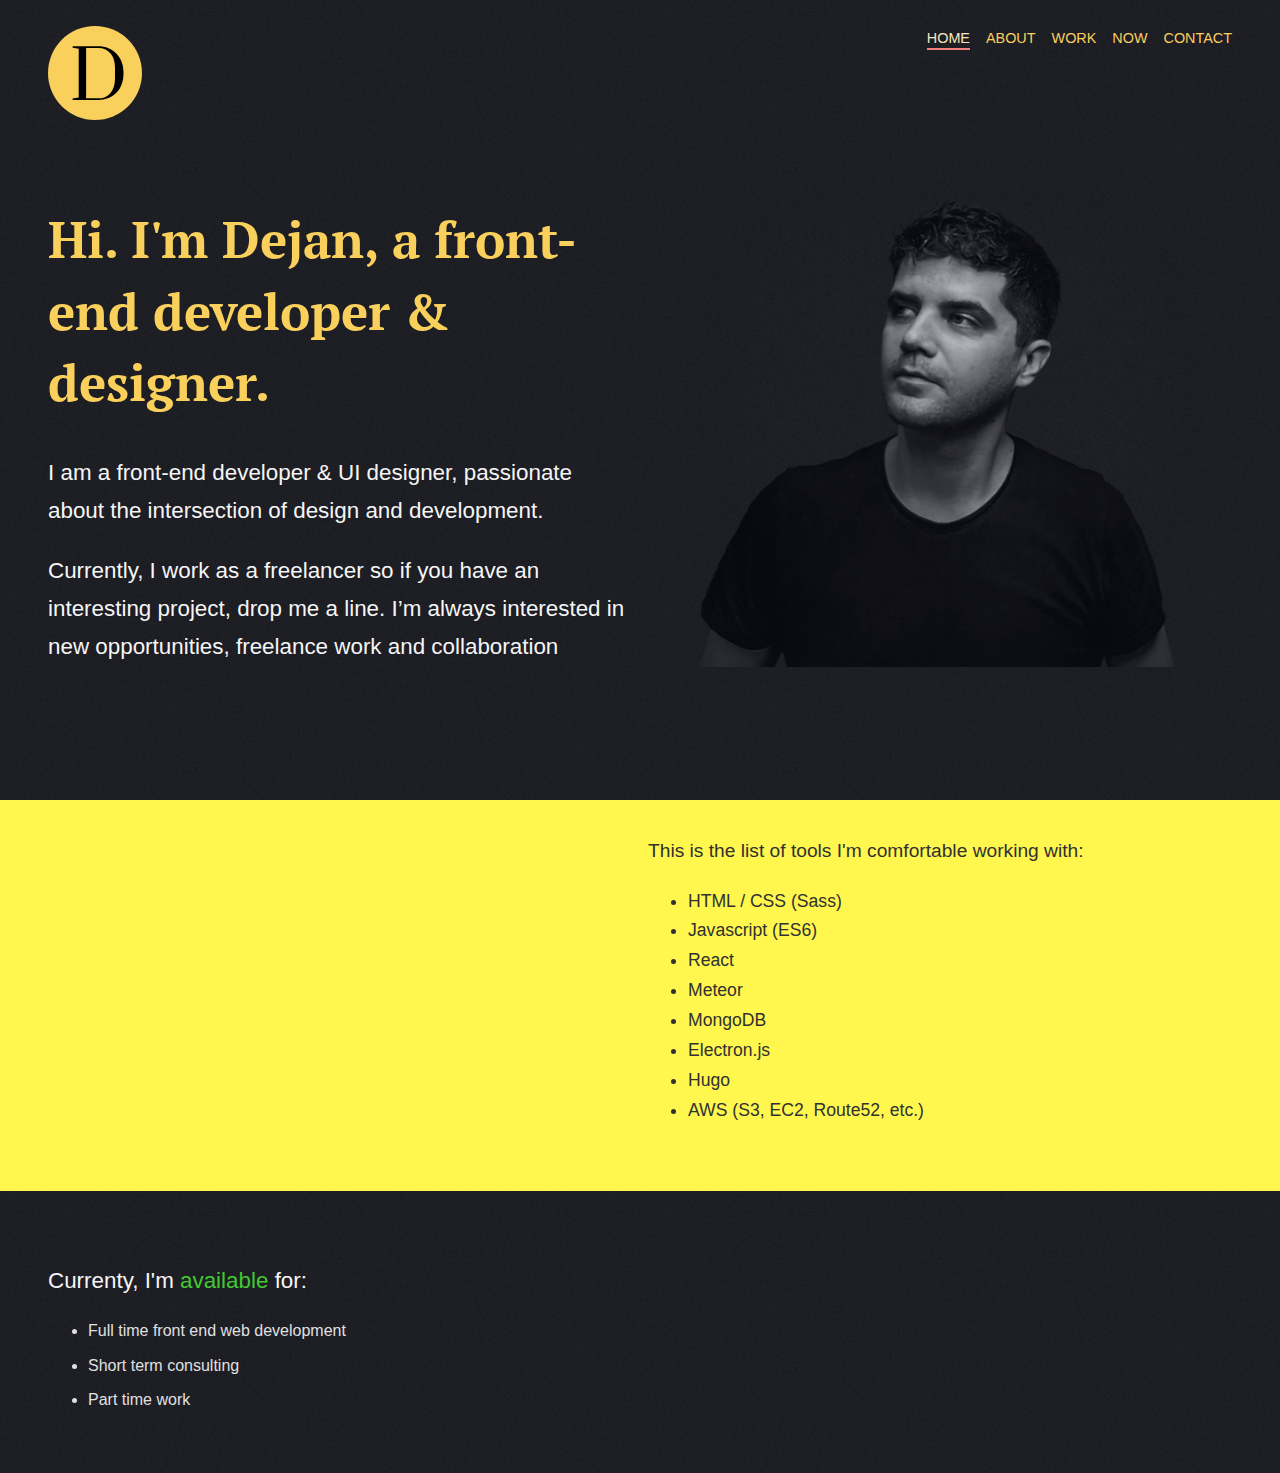
==== commit 430cdb40: "Remove background text and change font" ====
--- a/index.html
+++ b/index.html
@@ -65,7 +65,7 @@
           -->
           <img src="./images/Picture.png" alt="My picture" />
         </div>
-        <span class="background-text">Home</span>
+        <!-- <span class="background-text">Home</span> -->
       </main>
 
       <div class="description">
--- a/main.css
+++ b/main.css
@@ -241,7 +241,7 @@
 
 h1 {
   color: #f9d05c;
-  color: #ffe200;
+  /* color: #ffe200; */
   font-weight: 700;
   /* font-family: "Source Serif Pro", serif; */
   font-family: "PT Serif", serif;
@@ -249,18 +249,19 @@
 
 p {
   /* font-family: 'Roboto Mono', monospace; */
-
-  /* font-family: 'Ubuntu Mono', monospace; */
-
-  /* font-family: -apple-system, BlinkMacSystemFont, "Segoe UI", Roboto, Helvetica,
-    Arial, sans-serif, "Apple Color Emoji", "Segoe UI Emoji", "Segoe UI Symbol"; */
-  font-family: "Inconsolata", monospace;
+  /* font-family: "Ubuntu Mono", monospace; */
+
+  /* font-family: "Inconsolata", monospace; */
+  /* font-family: "Roboto Condensed", sans-serif; */
   /* font-family: "Barlow", monospace; */
+  font-family: -apple-system, BlinkMacSystemFont, "Segoe UI", Roboto, Helvetica,
+    Arial, sans-serif, "Apple Color Emoji", "Segoe UI Emoji", "Segoe UI Symbol";
 
   font-size: 1.4rem;
   line-height: 1.7;
-  font-weight: 400;
-  color: rgb(233, 233, 233);
+  font-weight: 300;
+  color: rgb(234, 250, 255);
+  color: rgb(245, 245, 245);
   /* color: rgb(221, 221, 221); */
   /* -webkit-font-smoothing: antialiased;
   -moz-osx-font-smoothing: grayscale; */
@@ -349,6 +350,7 @@
 
 .main-right img {
   width: 100%;
+  opacity: 0.7;
 }
 
 .main,
@@ -362,12 +364,15 @@
 
 .description {
   background-color: #f9d05c;
-  background-color: #ffe200;
+  background-color: #fff74d;
+  font-family: -apple-system, BlinkMacSystemFont, "Segoe UI", Roboto, Helvetica,
+    Arial, sans-serif, "Apple Color Emoji", "Segoe UI Emoji", "Segoe UI Symbol";
+  /* background-color: #ffe200; */
   /* background-image: url("./images/yellow-noise.jpg"); */
   color: rgb(49, 49, 49);
-  font-family: "Barlow", monospace;
-  font-weight: 500;
-  font-size: 1.2rem;
+  /* font-family: "Barlow", monospace; */
+  font-weight: 400;
+  font-size: 1.1rem;
   line-height: 1.7;
   /* transform: skewY(-4deg); */
   transform-origin: 0;
@@ -393,7 +398,7 @@
 .description p {
   color: rgb(49, 49, 49);
   /* font-family: "Roboto Slab", serif; */
-  font-family: "Roboto Condensed", sans-serif;
+  /* font-family: "Roboto Condensed", sans-serif; */
   font-size: 1.2rem;
   line-height: 1.7;
   font-weight: normal;
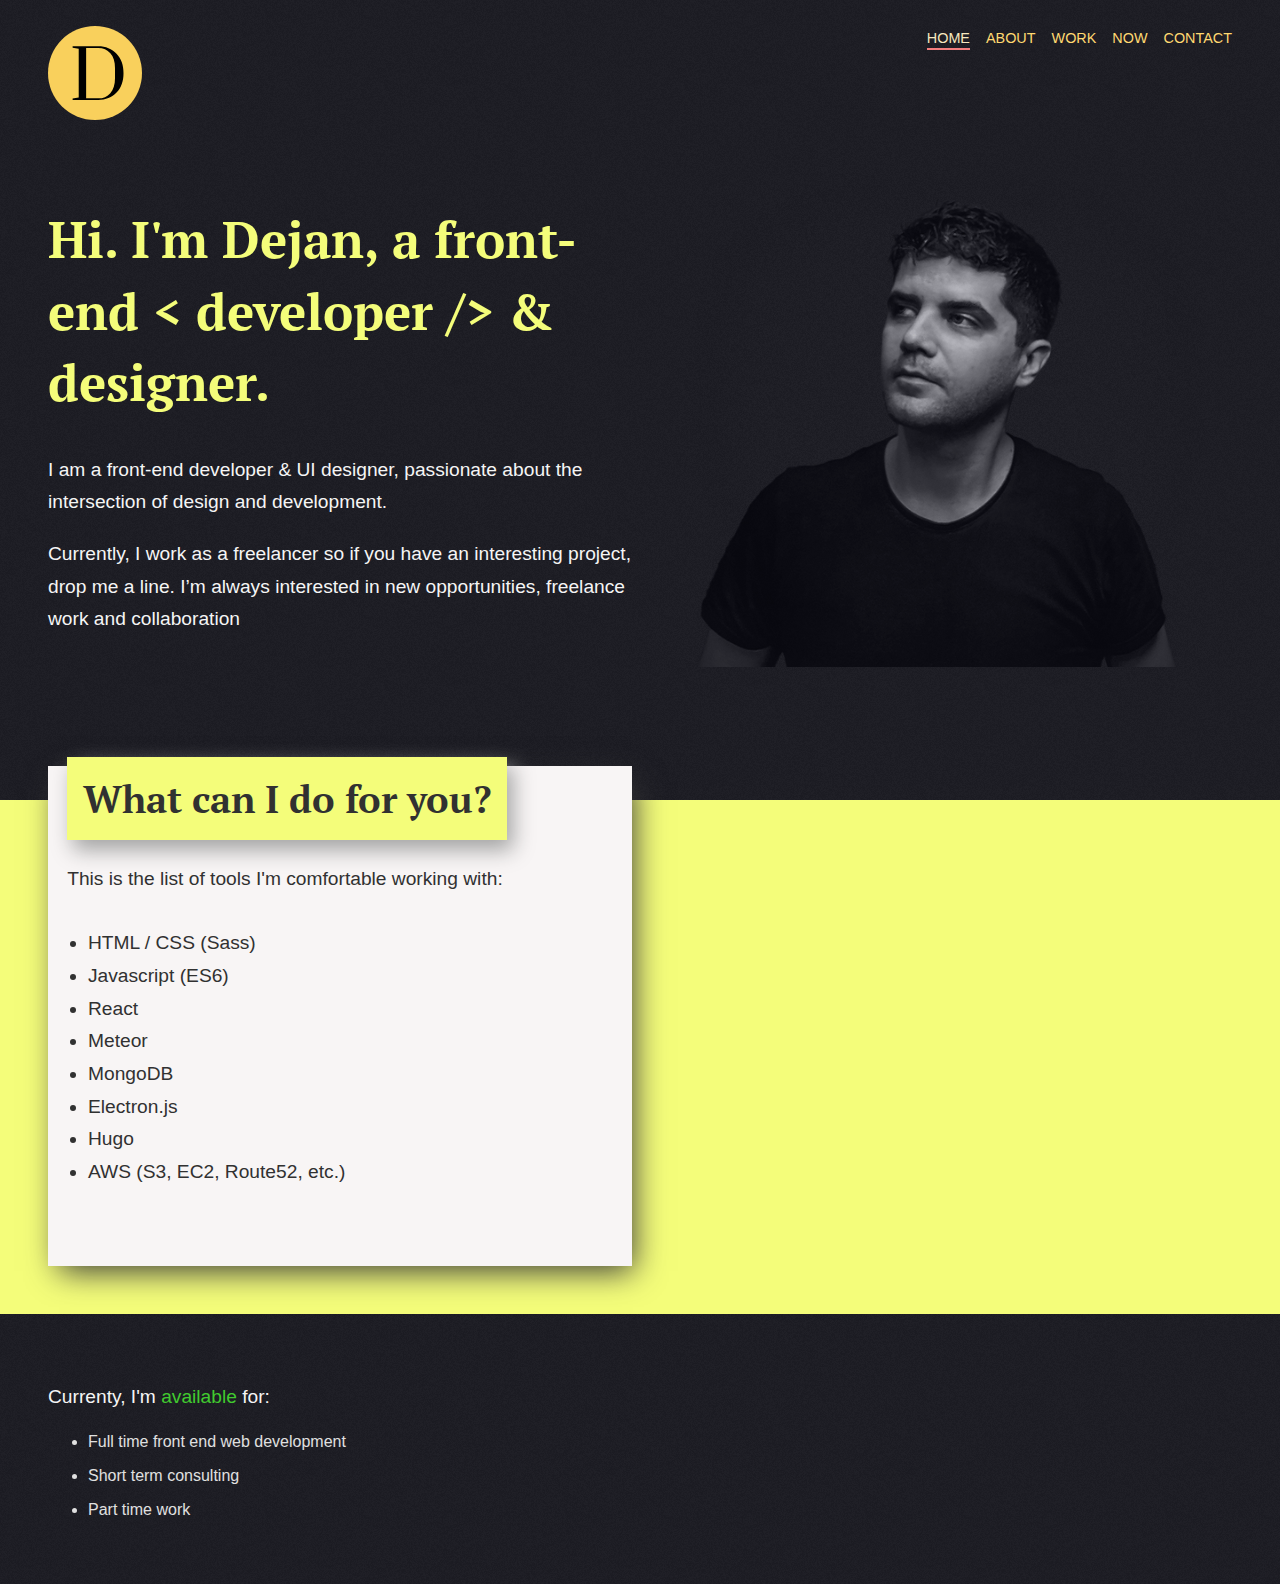
==== commit 8749191b: "Change colors and fonts and add .box class" ====
--- a/index.html
+++ b/index.html
@@ -19,7 +19,7 @@
     <![endif]-->
     <div class="main-wrapper">
       <header>
-        <a href="/" rel="home" class="logo">
+        <a href="/" rel="home" class="logo fade-in">
           <img src="./images/D.svg" alt="logo" />
         </a>
         <nav class="navigation">
@@ -35,14 +35,14 @@
       </header>
 
       <main class="main">
-        <div class="main-left">
+        <div class="main-left fade-in">
           <!-- <h4 class="hi">Hello / Hola / Szia / Привет / こんにちは</h4> -->
           <h1
             class="hello link link--playground"
             data-letters="Hi, my name is Dejan."
           >
             <!-- Hi, my name is Dejan. -->
-            Hi. I'm Dejan, a front-end developer & designer.
+            Hi. I'm Dejan, a front-end < developer /> & designer.
           </h1>
           <p>
             I am a front-end developer & UI designer, passionate about the
@@ -70,20 +70,23 @@
 
       <div class="description">
         <!-- <h2>What I can do for you?</h2> -->
-        <div class="layman"></div>
-        <div class="pro">
-          <p>This is the list of tools I'm comfortable working with:</p>
-          <ul>
-            <li>HTML / CSS (Sass)</li>
-            <li>Javascript (ES6)</li>
-            <li>React</li>
-            <li>Meteor</li>
-            <li>MongoDB</li>
-            <li>Electron.js</li>
-            <li>Hugo</li>
-            <li>AWS (S3, EC2, Route52, etc.)</li>
-          </ul>
+        <div class="layman">
+          <div class="box">
+            <h3>What can I do for you?</h3>
+            <p>This is the list of tools I'm comfortable working with:</p>
+            <ul>
+              <li>HTML / CSS (Sass)</li>
+              <li>Javascript (ES6)</li>
+              <li>React</li>
+              <li>Meteor</li>
+              <li>MongoDB</li>
+              <li>Electron.js</li>
+              <li>Hugo</li>
+              <li>AWS (S3, EC2, Route52, etc.)</li>
+            </ul>
+          </div>
         </div>
+        <div class="pro"></div>
       </div>
       <div class="availability">
         <p>
--- a/main.css
+++ b/main.css
@@ -241,6 +241,7 @@
 
 h1 {
   color: #f9d05c;
+  color: #f4fd7a;
   /* color: #ffe200; */
   font-weight: 700;
   /* font-family: "Source Serif Pro", serif; */
@@ -257,9 +258,9 @@
   font-family: -apple-system, BlinkMacSystemFont, "Segoe UI", Roboto, Helvetica,
     Arial, sans-serif, "Apple Color Emoji", "Segoe UI Emoji", "Segoe UI Symbol";
 
-  font-size: 1.4rem;
+  font-size: 1.2rem;
   line-height: 1.7;
-  font-weight: 300;
+  font-weight: 400;
   color: rgb(234, 250, 255);
   color: rgb(245, 245, 245);
   /* color: rgb(221, 221, 221); */
@@ -313,13 +314,15 @@
   padding: 1rem 3rem 0 3rem;
 }
 
+/* ======================== Navigation =============================== */
+
 nav {
   grid-auto-columns: 1fr;
   font-size: 0.9rem;
 }
 
 nav .navigation {
-  color: #f9d05c;
+  color: #ffd971;
 }
 /* Large */
 .navigation ul {
@@ -337,7 +340,7 @@
 }
 
 .navigation ul li a {
-  color: #f9d05c;
+  color: #ffd971;
   text-transform: uppercase;
   text-decoration: none;
 }
@@ -347,6 +350,8 @@
   padding-bottom: 0.1em;
   border-bottom: 2px solid rgb(243, 126, 126);
 }
+
+/* ======================== Main section =============================== */
 
 .main-right img {
   width: 100%;
@@ -363,8 +368,9 @@
 }
 
 .description {
-  background-color: #f9d05c;
-  background-color: #fff74d;
+  background-color: #ffd971;
+  background-color: #f4fd7a;
+  /* background-color: rgb(100, 255, 218); */
   font-family: -apple-system, BlinkMacSystemFont, "Segoe UI", Roboto, Helvetica,
     Arial, sans-serif, "Apple Color Emoji", "Segoe UI Emoji", "Segoe UI Symbol";
   /* background-color: #ffe200; */
@@ -372,7 +378,7 @@
   color: rgb(49, 49, 49);
   /* font-family: "Barlow", monospace; */
   font-weight: 400;
-  font-size: 1.1rem;
+  font-size: 1.2rem;
   line-height: 1.7;
   /* transform: skewY(-4deg); */
   transform-origin: 0;
@@ -382,6 +388,8 @@
   /* clip-path: polygon(0 0, 100% 0, 100% 100%, 0 calc(100% - 5vw));
   -webkit-clip-path: polygon(0 14%, 100% 0, 100% 89%, 0% 100%);
   clip-path: polygon(0 14%, 100% 0, 100% 89%, 0% 100%); */
+  display: grid;
+  grid-template-columns: repeat(1fr, 2fr);
 }
 
 .description h2 {
@@ -405,10 +413,38 @@
   /* transform: skewY(4deg); */
 }
 
-.description h3 {
-  display: flex;
-  justify-content: center;
-  margin-bottom: 0;
+.box {
+  background-color: rgb(248, 245, 245);
+  height: 500px;
+  font-weight: 500;
+  margin-top: -50px;
+  z-index: 5;
+  -webkit-box-shadow: 6px 10px 30px -5px rgba(56, 56, 56, 1);
+  -moz-box-shadow: 6px 10px 30px -5px rgba(56, 56, 56, 1);
+  box-shadow: 6px 10px 30px -5px rgba(56, 56, 56, 1);
+}
+
+.box h3 {
+  font-family: "PT Serif", serif;
+  font-weight: 600;
+  background-color: #f9d05c;
+  background-color: #f4fd7a;
+  display: inline;
+  margin: 1.2rem;
+  padding: 1rem;
+  font-size: 2.4rem;
+  -webkit-box-shadow: 6px 10px 20px 0px rgba(163, 163, 163, 1);
+  -moz-box-shadow: 6px 10px 20px 0px rgba(163, 163, 163, 1);
+  box-shadow: 6px 10px 20px 0px rgba(163, 163, 163, 1);
+}
+
+.box p {
+  margin: 2rem 1.2rem;
+  font-weight: 500;
+}
+
+.description {
+  overflow: visible;
 }
 
 .hi {
@@ -435,6 +471,7 @@
   overflow: hidden;
   position: relative;
   min-height: 70vh;
+  z-index: 4;
   /* position: relative; */
   /* put this after you add content in pages to avoid horizontal scroll */
 }
@@ -447,11 +484,11 @@
 
 .availability span {
   color: rgb(65, 202, 47);
-  font-family: "Roboto Condensed", sans-serif;
+  /* font-family: "Roboto Condensed", sans-serif; */
 }
 
 .availability ul li {
-  font-family: "Roboto Condensed", sans-serif;
+  font-family: sans-serif;
   margin-bottom: 1em;
 }
 
@@ -671,6 +708,28 @@
   }
 }
 
+.fade-in {
+  transition: all 2.45s cubic-bezier(0.645, 0.045, 0.355, 1) 1s;
+  -webkit-transition: all 2.45s cubic-bezier(0.645, 0.045, 0.355, 1) 1s;
+}
+
+/* .fade-in {
+  opacity: 1;
+  animation-name: fadeInOpacity;
+  animation-iteration-count: 1;
+  animation-timing-function: ease-in;
+  animation-duration: 1s;
+}
+
+@keyframes fadeInOpacity {
+  0% {
+    opacity: 0;
+  }
+  100% {
+    opacity: 1;
+  }
+} */
+
 /* ==========================================================================
    Media Queries for Responsive Design.
    ========================================================================== */
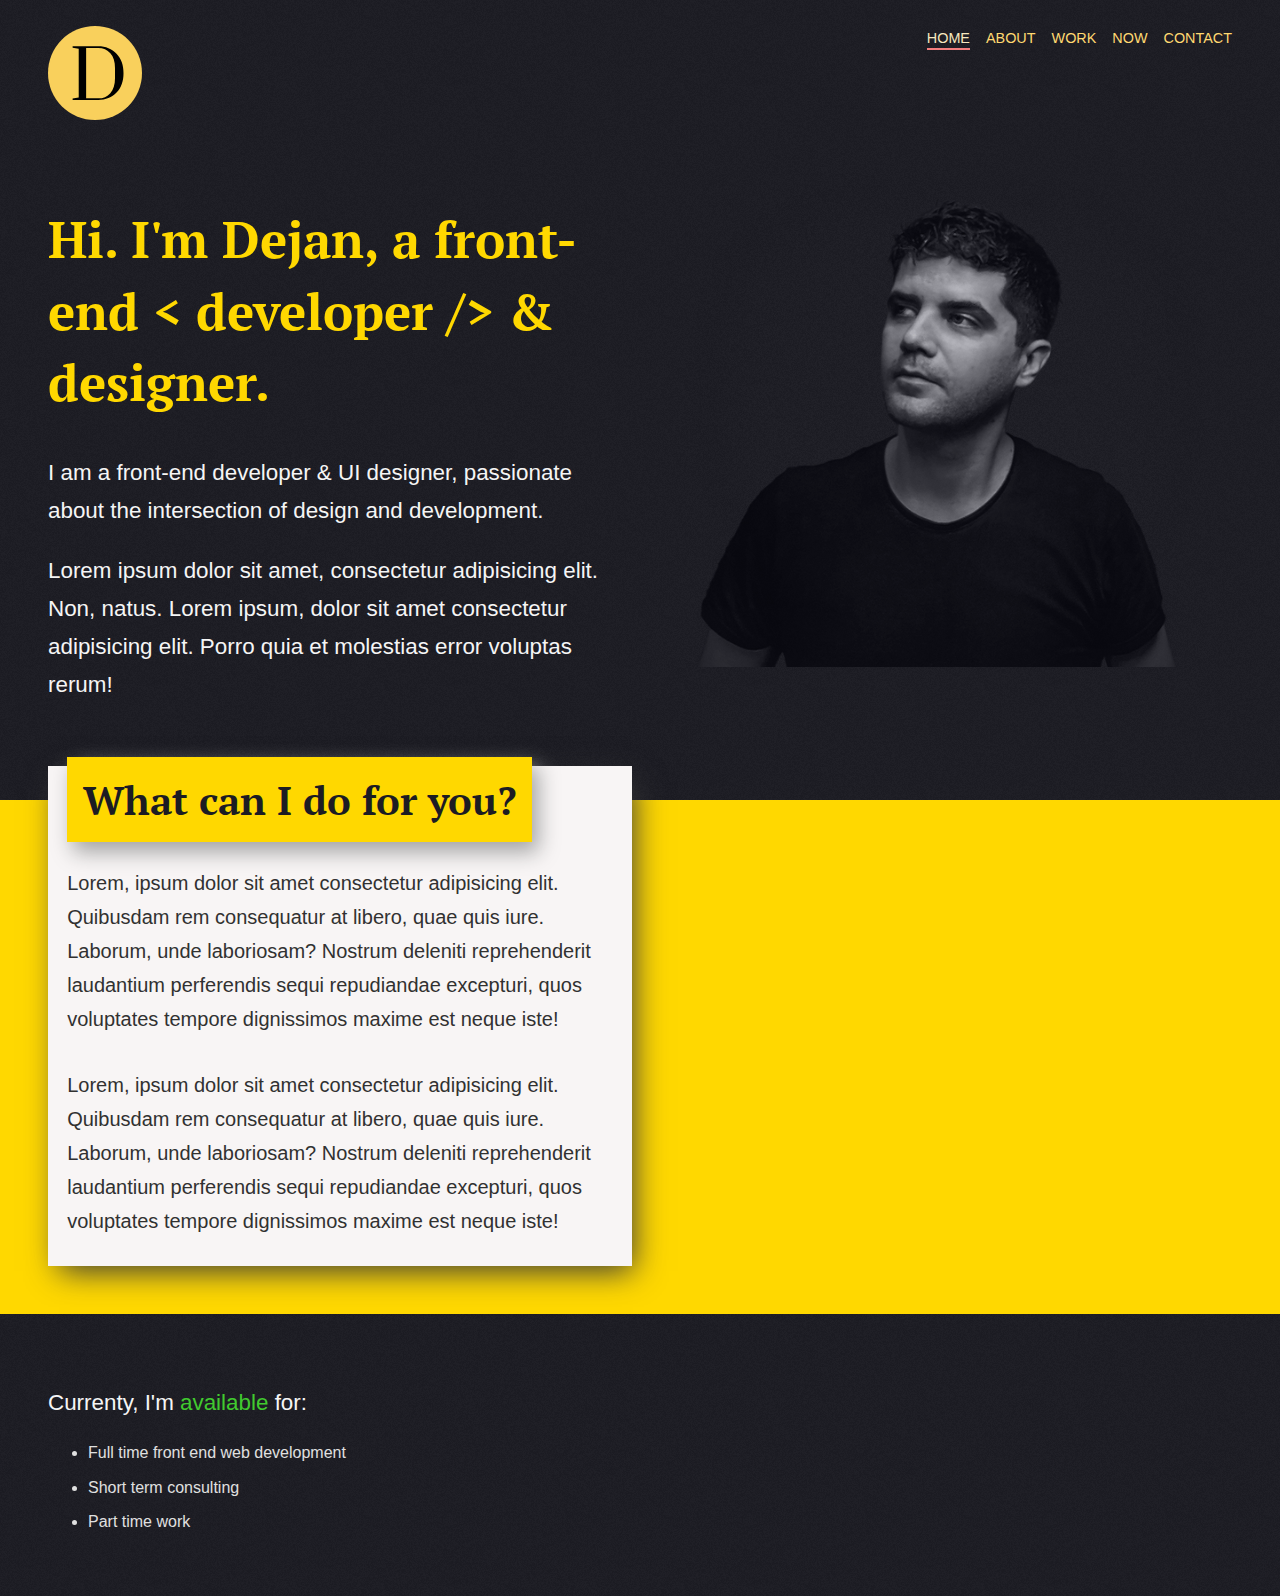
==== commit 368053cb: "Add root styles" ====
--- a/index.html
+++ b/index.html
@@ -49,9 +49,9 @@
             intersection of design and development.
           </p>
           <p>
-            Currently, I work as a freelancer so if you have an interesting
-            project, drop me a line. I’m always interested in new opportunities,
-            freelance work and collaboration
+            Lorem ipsum dolor sit amet, consectetur adipisicing elit. Non,
+            natus. Lorem ipsum, dolor sit amet consectetur adipisicing elit.
+            Porro quia et molestias error voluptas rerum!
           </p>
         </div>
         <div class="main-right">
@@ -73,7 +73,7 @@
         <div class="layman">
           <div class="box">
             <h3>What can I do for you?</h3>
-            <p>This is the list of tools I'm comfortable working with:</p>
+            <!-- <p>This is the list of tools I'm comfortable working with:</p>
             <ul>
               <li>HTML / CSS (Sass)</li>
               <li>Javascript (ES6)</li>
@@ -83,7 +83,21 @@
               <li>Electron.js</li>
               <li>Hugo</li>
               <li>AWS (S3, EC2, Route52, etc.)</li>
-            </ul>
+            </ul> -->
+            <p>
+              Lorem, ipsum dolor sit amet consectetur adipisicing elit.
+              Quibusdam rem consequatur at libero, quae quis iure. Laborum, unde
+              laboriosam? Nostrum deleniti reprehenderit laudantium perferendis
+              sequi repudiandae excepturi, quos voluptates tempore dignissimos
+              maxime est neque iste!
+            </p>
+            <p>
+              Lorem, ipsum dolor sit amet consectetur adipisicing elit.
+              Quibusdam rem consequatur at libero, quae quis iure. Laborum, unde
+              laboriosam? Nostrum deleniti reprehenderit laudantium perferendis
+              sequi repudiandae excepturi, quos voluptates tempore dignissimos
+              maxime est neque iste!
+            </p>
           </div>
         </div>
         <div class="pro"></div>
--- a/main.css
+++ b/main.css
@@ -209,6 +209,27 @@
 /* ==========================================================================
    Custom styles
    ========================================================================== */
+:root {
+  --font-family: -apple-system, BlinkMacSystemFont, "Segoe UI", Roboto,
+    Helvetica, Arial, sans-serif, "Apple Color Emoji", "Segoe UI Emoji",
+    "Segoe UI Symbol";
+  --font-family-alt: "PT Serif", serif;
+
+  --color-background: #1c1c23;
+  --color-base: rgb(232, 226, 0);
+  --color-base: #ffd800;
+  --color-accent: #d93255;
+  --color-background-selection: #f9eaf0;
+
+  --left-color: #00ffdb;
+  --right-color: #713da1;
+  --main-gradient: linear-gradient(
+    to right,
+    var(--left-color),
+    var(--right-color)
+  );
+}
+
 /* Chrome/Firefox native smooth scroll */
 html {
   scroll-behavior: smooth;
@@ -241,7 +262,6 @@
 
 h1 {
   color: #f9d05c;
-  color: #f4fd7a;
   /* color: #ffe200; */
   font-weight: 700;
   /* font-family: "Source Serif Pro", serif; */
@@ -258,9 +278,9 @@
   font-family: -apple-system, BlinkMacSystemFont, "Segoe UI", Roboto, Helvetica,
     Arial, sans-serif, "Apple Color Emoji", "Segoe UI Emoji", "Segoe UI Symbol";
 
-  font-size: 1.2rem;
+  font-size: 1.4rem;
   line-height: 1.7;
-  font-weight: 400;
+  font-weight: 300;
   color: rgb(234, 250, 255);
   color: rgb(245, 245, 245);
   /* color: rgb(221, 221, 221); */
@@ -281,7 +301,7 @@
   font-size: 2.25rem;
 }
 h3 {
-  font-size: 1.5rem;
+  font-size: 1.6rem;
 }
 h4 {
   font-size: 1.25rem;
@@ -301,9 +321,12 @@
   font-size: calc((5vh + 4.5vw) / 2) !important;
   line-height: 1.4;
   /* background: linear-gradient(to right, #ff1b68 0%, #fe4c42 100%); */
-  /* background-clip: text; */
-  /* -webkit-background-clip: text; */
-  /* -webkit-text-fill-color: transparent; */
+  /* background: linear-gradient(to right, #ff1b68 0%, #fe4c42 100%);
+  background: var(--main-gradient);
+  background-clip: text;
+  -webkit-background-clip: text;
+  -webkit-text-fill-color: transparent; */
+  color: var(--color-base);
 }
 
 header {
@@ -369,7 +392,7 @@
 
 .description {
   background-color: #ffd971;
-  background-color: #f4fd7a;
+  background-color: var(--color-base);
   /* background-color: rgb(100, 255, 218); */
   font-family: -apple-system, BlinkMacSystemFont, "Segoe UI", Roboto, Helvetica,
     Arial, sans-serif, "Apple Color Emoji", "Segoe UI Emoji", "Segoe UI Symbol";
@@ -407,9 +430,9 @@
   color: rgb(49, 49, 49);
   /* font-family: "Roboto Slab", serif; */
   /* font-family: "Roboto Condensed", sans-serif; */
-  font-size: 1.2rem;
+  font-size: 1.25rem;
   line-height: 1.7;
-  font-weight: normal;
+  font-weight: 400 !important;
   /* transform: skewY(4deg); */
 }
 
@@ -426,13 +449,12 @@
 
 .box h3 {
   font-family: "PT Serif", serif;
-  font-weight: 600;
-  background-color: #f9d05c;
-  background-color: #f4fd7a;
+  background-color: var(--color-base);
   display: inline;
+  color: var(--color-background);
   margin: 1.2rem;
   padding: 1rem;
-  font-size: 2.4rem;
+  font-size: 2.5rem;
   -webkit-box-shadow: 6px 10px 20px 0px rgba(163, 163, 163, 1);
   -moz-box-shadow: 6px 10px 20px 0px rgba(163, 163, 163, 1);
   box-shadow: 6px 10px 20px 0px rgba(163, 163, 163, 1);
